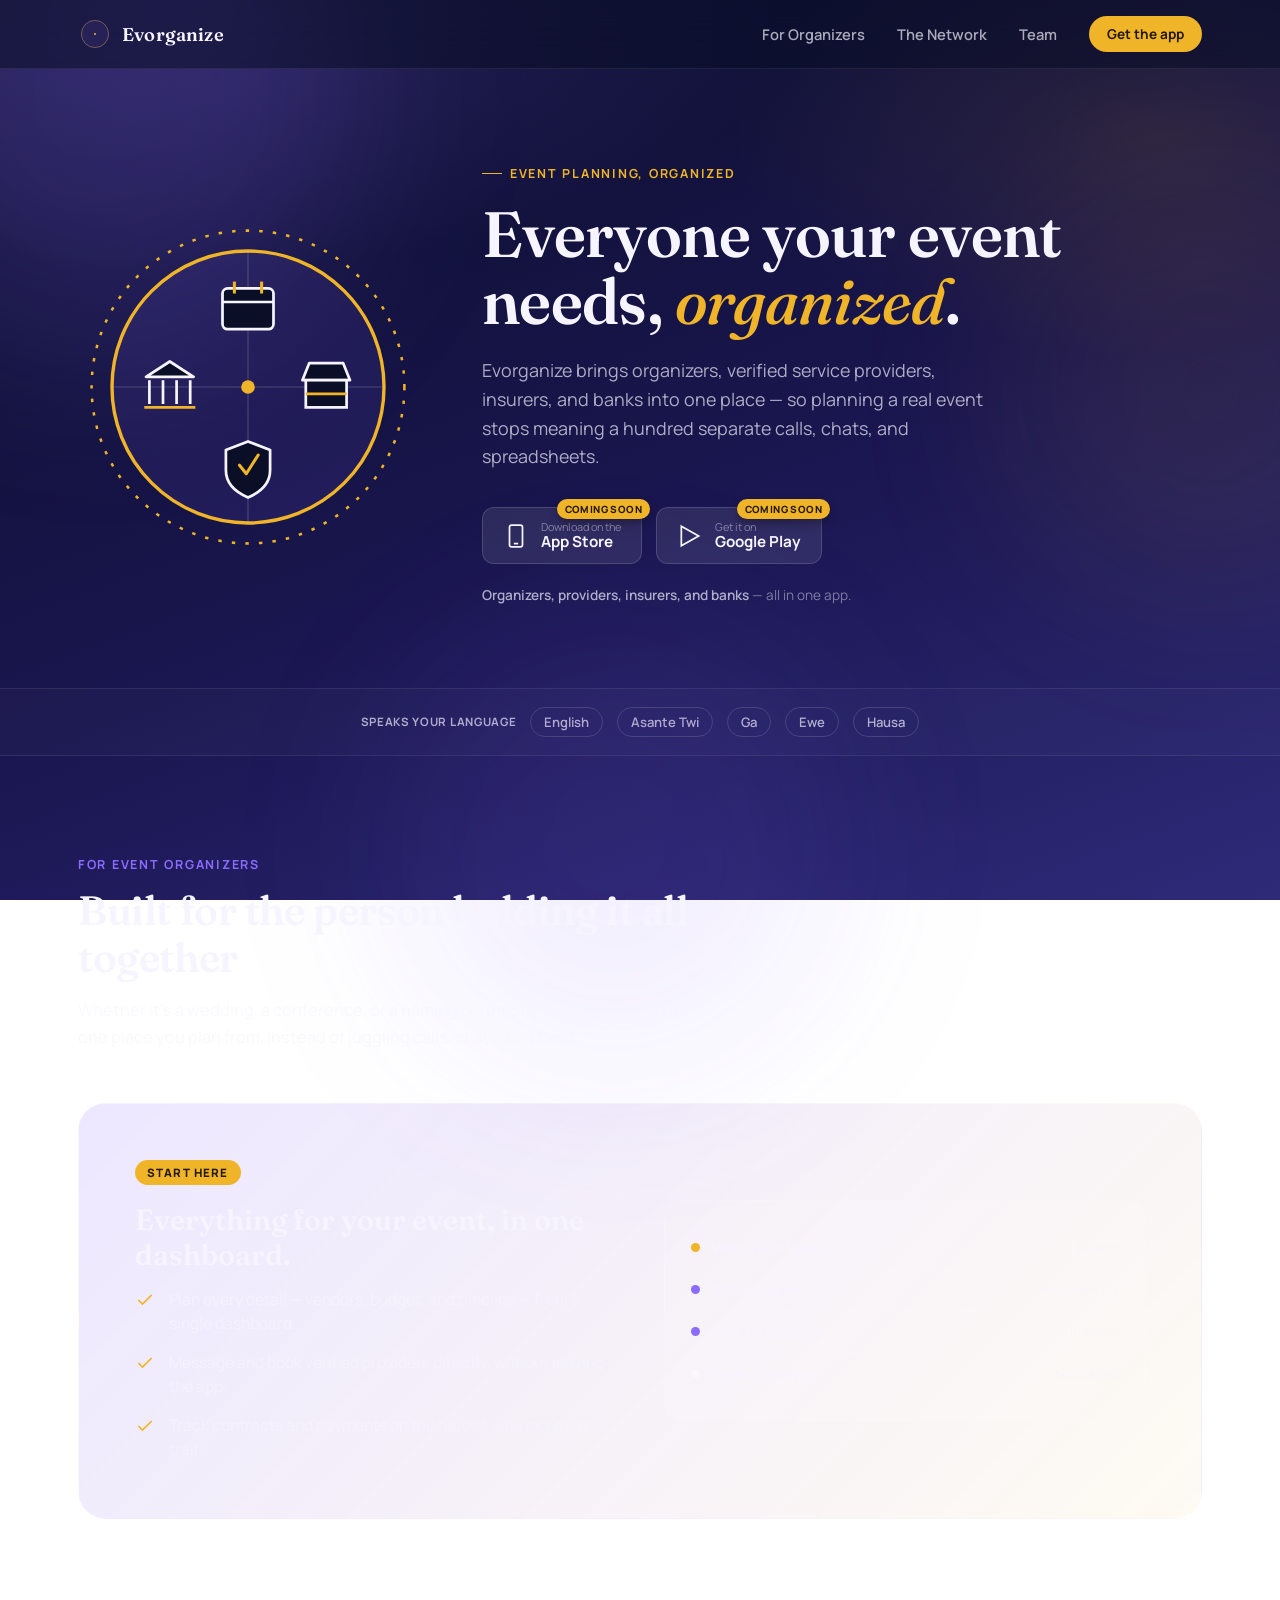
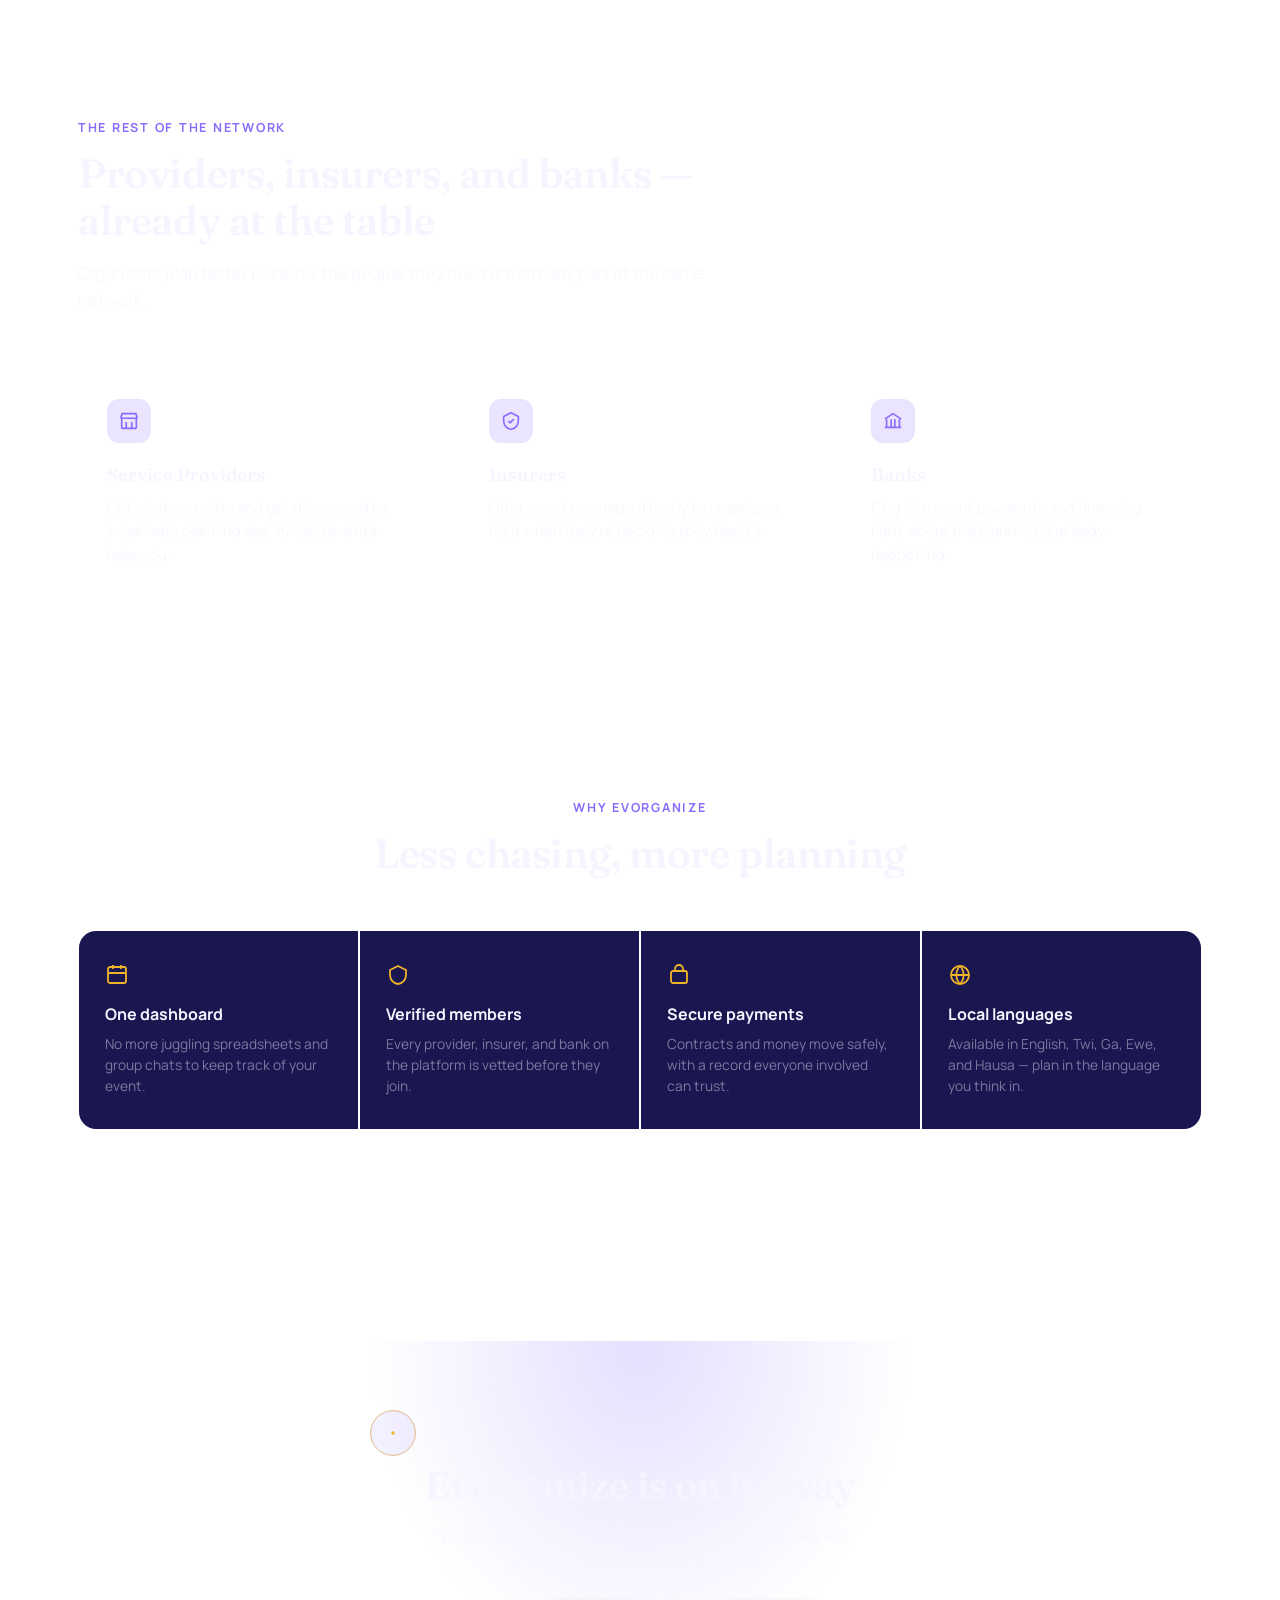
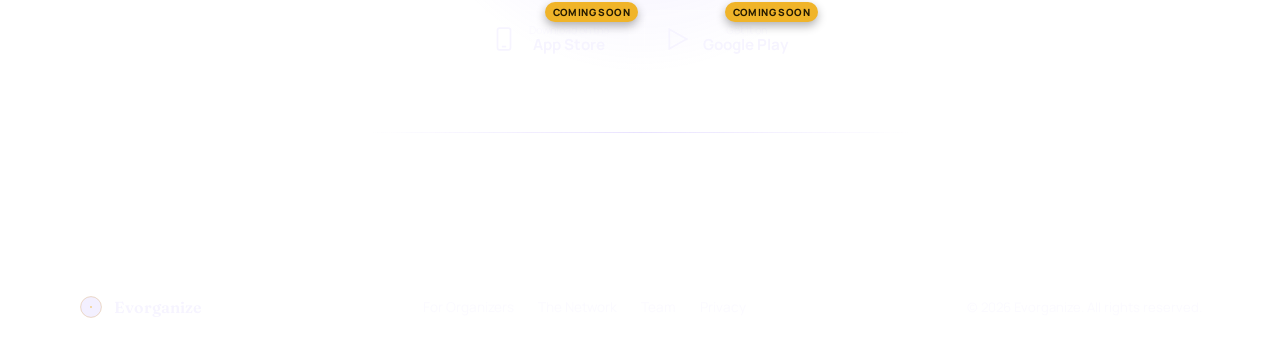
==== index.html @ 502f421b "Deploying to main from @ evorganizer/website-code@673ee02f85a3c4a12ac381767429aa15c32e0214 🚀" ====
<!DOCTYPE html><html lang="en"> <head><meta charset="UTF-8"><meta name="viewport" content="width=device-width, initial-scale=1.0"><title>Everyone your event needs, organized · Evorganize</title><meta name="description" content="Evorganize brings organizers, verified providers, insurers, and banks into one place to plan real events."><link rel="icon" type="image/svg+xml" href="/favicon.svg"><link rel="preconnect" href="https://fonts.googleapis.com"><link rel="preconnect" href="https://fonts.gstatic.com" crossorigin><link href="https://fonts.googleapis.com/css2?family=Fraunces:ital,opsz,wght@0,9..144,500;0,9..144,600;0,9..144,700;1,9..144,500&family=Manrope:wght@400;500;600;700;800&display=swap" rel="stylesheet"><link rel="stylesheet" href="/assets/index.BB5IYB44.css"><script type="module">const i=document.querySelectorAll(".reveal");if("IntersectionObserver"in window){const e=new IntersectionObserver(s=>{s.forEach(r=>{r.isIntersecting&&(r.target.classList.add("in-view"),e.unobserve(r.target))})},{threshold:.15});i.forEach(s=>e.observe(s))}else i.forEach(e=>e.classList.add("in-view"));
</script></head> <body> <div class="blob blob-a"></div> <div class="blob blob-b"></div> <div class="blob blob-c"></div> <nav> <div class="nav-inner"> <a href="/" class="brand"> <svg width="34" height="34" viewBox="0 0 200 200" fill="none" class="">  <circle cx="100" cy="100" r="80" fill="rgba(139,107,255,0.10)" stroke="#8b6bff" stroke-width="1"></circle> <circle cx="100" cy="100" r="80" fill="none" stroke="#f0b429" stroke-width="2"></circle>  <circle cx="100" cy="100" r="6" fill="#f0b429"></circle> </svg> <span class="brand-name">Evorganize</span> </a> <div class="nav-links"> <a href="/#organizers">For Organizers</a> <a href="/#network">The Network</a> <a href="/team">Team</a> <a href="/#download" class="nav-cta">Get the app</a> </div> </div> </nav> <main>  <section class="hero"> <div class="wrap hero-inner"> <svg width="360" height="360" viewBox="0 0 200 200" fill="none" class="seal-hero"> <g class="ring-slow"> <circle cx="100" cy="100" r="92" stroke="#f0b429" stroke-width="1.5" stroke-dasharray="2 6"></circle> </g> <circle cx="100" cy="100" r="80" fill="rgba(139,107,255,0.10)" stroke="#8b6bff" stroke-width="1"></circle> <circle cx="100" cy="100" r="80" fill="none" stroke="#f0b429" stroke-width="2"></circle>  <line x1="100" y1="20" x2="100" y2="180" stroke="rgba(255,255,255,0.12)" stroke-width="1"></line> <line x1="20" y1="100" x2="180" y2="100" stroke="rgba(255,255,255,0.12)" stroke-width="1"></line>  <g transform="translate(100,54)"> <rect x="-15" y="-12" width="30" height="24" rx="3" fill="#0a0e27" stroke="#f6f4ff" stroke-width="1.6"></rect> <line x1="-15" y1="-4" x2="15" y2="-4" stroke="#f6f4ff" stroke-width="1.6"></line> <line x1="-8" y1="-16" x2="-8" y2="-9" stroke="#f0b429" stroke-width="1.8"></line> <line x1="8" y1="-16" x2="8" y2="-9" stroke="#f0b429" stroke-width="1.8"></line> </g>  <g transform="translate(146,100)"> <path d="M-14,-4 L-10,-14 L10,-14 L14,-4 Z" fill="#0a0e27" stroke="#f6f4ff" stroke-width="1.6" stroke-linejoin="round"></path> <rect x="-12" y="-4" width="24" height="16" fill="#0a0e27" stroke="#f6f4ff" stroke-width="1.6"></rect> <line x1="-12" y1="4" x2="12" y2="4" stroke="#f0b429" stroke-width="1.6"></line> </g>  <g transform="translate(100,146)"> <path d="M0,-14 L13,-9 L13,3 C13,11 7,16 0,19 C-7,16 -13,11 -13,3 L-13,-9 Z" fill="#0a0e27" stroke="#f6f4ff" stroke-width="1.6" stroke-linejoin="round"></path> <path d="M-5,0 L-1,5 L6,-6" stroke="#f0b429" stroke-width="1.8" fill="none" stroke-linecap="round" stroke-linejoin="round"></path> </g>  <g transform="translate(54,100)"> <path d="M-14,-6 L0,-15 L14,-6 Z" fill="#0a0e27" stroke="#f6f4ff" stroke-width="1.6" stroke-linejoin="round"></path> <line x1="-12" y1="-4" x2="-12" y2="10" stroke="#f6f4ff" stroke-width="1.6"></line> <line x1="-4" y1="-4" x2="-4" y2="10" stroke="#f6f4ff" stroke-width="1.6"></line> <line x1="4" y1="-4" x2="4" y2="10" stroke="#f6f4ff" stroke-width="1.6"></line> <line x1="12" y1="-4" x2="12" y2="10" stroke="#f6f4ff" stroke-width="1.6"></line> <line x1="-15" y1="12" x2="15" y2="12" stroke="#f0b429" stroke-width="1.6"></line> </g>  <circle cx="100" cy="100" r="4" fill="#f0b429"></circle> </svg> <div class="hero-copy"> <div class="eyebrow">Event planning, organized</div> <h1 class="headline">Everyone your event needs, <em>organized</em>.</h1> <p class="hero-sub">
Evorganize brings organizers, verified service providers, insurers, and banks into
          one place — so planning a real event stops meaning a hundred separate calls, chats,
          and spreadsheets.
</p> <div class="hero-actions"> <a class="store-btn" href="#" aria-disabled="true" tabindex="-1"> <span class="soon-tag">Coming soon</span> <svg viewBox="0 0 24 24" fill="none" stroke="currentColor" stroke-width="1.6"><rect x="6" y="2" width="12" height="20" rx="2"></rect><line x1="10" y1="19" x2="14" y2="19"></line></svg> <span class="store-text"><span class="small">Download on the</span><span class="big">App Store</span></span> </a> <a class="store-btn" href="#" aria-disabled="true" tabindex="-1"> <span class="soon-tag">Coming soon</span> <svg viewBox="0 0 24 24" fill="none" stroke="currentColor" stroke-width="1.6"><path d="M4 3l16 9-16 9V3z"></path></svg> <span class="store-text"><span class="small">Get it on</span><span class="big">Google Play</span></span> </a> </div> <p class="hero-note"><strong>Organizers, providers, insurers, and banks</strong> — all in one app.</p> </div> </div> </section> <div class="lang-strip"> <div class="wrap"> <span class="tag">Speaks your language</span> <span class="lang-pill">English</span> <span class="lang-pill">Asante Twi</span> <span class="lang-pill">Ga</span> <span class="lang-pill">Ewe</span> <span class="lang-pill">Hausa</span> </div> </div> <section class="section-pad" id="organizers"> <div class="wrap"> <div class="section-head reveal"> <div class="section-kicker">For event organizers</div> <h2 class="section-title">Built for the person holding it all together</h2> <p class="section-desc">
Whether it's a wedding, a conference, or a naming ceremony — Evorganize is the
          one place you plan from, instead of juggling calls, chats, and cash.
</p> </div> <div class="organizer-panel reveal"> <div class="panel-copy"> <span class="role-badge">Start here</span> <h3>Everything for your event, in one dashboard.</h3> <ul class="feature-list"> <li> <svg viewBox="0 0 24 24" fill="none" stroke="currentColor" stroke-width="2"><path d="M20 6L9 17l-5-5"></path></svg>
Plan every detail — vendors, budget, and timeline — from a single dashboard.
</li> <li> <svg viewBox="0 0 24 24" fill="none" stroke="currentColor" stroke-width="2"><path d="M20 6L9 17l-5-5"></path></svg>
Message and book verified providers directly, without leaving the app.
</li> <li> <svg viewBox="0 0 24 24" fill="none" stroke="currentColor" stroke-width="2"><path d="M20 6L9 17l-5-5"></path></svg>
Track contracts and payments on the record — no more paper trail.
</li> </ul> </div> <div class="panel-visual"> <div class="mock-row"> <span class="mock-dot" style="background:#f0b429;"></span> <span class="mock-label">Venue &amp; catering</span> <span class="mock-status">Booked</span> </div> <div class="mock-row"> <span class="mock-dot" style="background:#8b6bff;"></span> <span class="mock-label">Photography</span> <span class="mock-status">Awaiting reply</span> </div> <div class="mock-row"> <span class="mock-dot" style="background:#8b6bff;"></span> <span class="mock-label">Event insurance</span> <span class="mock-status">In review</span> </div> <div class="mock-row"> <span class="mock-dot" style="background:rgba(255,255,255,0.3);"></span> <span class="mock-label">Guest transport</span> <span class="mock-status">Not started</span> </div> </div> </div> </div> </section> <section class="section-pad" id="network"> <div class="wrap"> <div class="section-head reveal"> <div class="section-kicker">The rest of the network</div> <h2 class="section-title">Providers, insurers, and banks — already at the table</h2> <p class="section-desc">
Organizers plan faster because the people they need are already part of the
          same network.
</p> </div> <div class="network-grid"> <div class="role-card reveal"> <div class="role-icon"> <svg viewBox="0 0 24 24" fill="none" stroke="currentColor" stroke-width="1.8"><path d="M3 9l1.5-5h15L21 9"></path><path d="M4 9h16v10a1 1 0 01-1 1H5a1 1 0 01-1-1V9z"></path><path d="M9 13v7M15 13v7"></path></svg> </div> <h4>Service Providers</h4> <p>List what you offer and get discovered by organizers planning real, funded events near you.</p> </div> <div class="role-card reveal"> <div class="role-icon"> <svg viewBox="0 0 24 24" fill="none" stroke="currentColor" stroke-width="1.8"><path d="M12 3l8 4v5c0 5-3.5 8.5-8 9-4.5-.5-8-4-8-9V7l8-4z"></path><path d="M9 12l2 2 4-4"></path></svg> </div> <h4>Insurers</h4> <p>Offer event coverage directly to organizers, right when they're deciding they need it.</p> </div> <div class="role-card reveal"> <div class="role-icon"> <svg viewBox="0 0 24 24" fill="none" stroke="currentColor" stroke-width="1.8"><path d="M3 10l9-6 9 6"></path><path d="M5 10v9M10 10v9M14 10v9M19 10v9"></path><path d="M3 19h18"></path></svg> </div> <h4>Banks</h4> <p>Plug into event payments and financing right where the planning is already happening.</p> </div> </div> </div> </section> <section class="section-pad" id="why"> <div class="wrap"> <div class="section-head center reveal"> <div class="section-kicker">Why Evorganize</div> <h2 class="section-title">Less chasing, more planning</h2> </div> <div class="why-grid reveal"> <div class="why-item"> <div class="why-icon"><svg viewBox="0 0 24 24" fill="none" stroke="currentColor" stroke-width="1.8"><rect x="3" y="4" width="18" height="16" rx="2"></rect><line x1="3" y1="10" x2="21" y2="10"></line><line x1="8" y1="2" x2="8" y2="6"></line><line x1="16" y1="2" x2="16" y2="6"></line></svg></div> <h5>One dashboard</h5> <p>No more juggling spreadsheets and group chats to keep track of your event.</p> </div> <div class="why-item"> <div class="why-icon"><svg viewBox="0 0 24 24" fill="none" stroke="currentColor" stroke-width="1.8"><path d="M12 3l8 4v5c0 5-3.5 8.5-8 9-4.5-.5-8-4-8-9V7l8-4z"></path></svg></div> <h5>Verified members</h5> <p>Every provider, insurer, and bank on the platform is vetted before they join.</p> </div> <div class="why-item"> <div class="why-icon"><svg viewBox="0 0 24 24" fill="none" stroke="currentColor" stroke-width="1.8"><rect x="4" y="8" width="16" height="12" rx="2"></rect><path d="M8 8V6a4 4 0 018 0v2"></path></svg></div> <h5>Secure payments</h5> <p>Contracts and money move safely, with a record everyone involved can trust.</p> </div> <div class="why-item"> <div class="why-icon"><svg viewBox="0 0 24 24" fill="none" stroke="currentColor" stroke-width="1.8"><circle cx="12" cy="12" r="9"></circle><path d="M3 12h18M12 3a13 13 0 010 18 13 13 0 010-18z"></path></svg></div> <h5>Local languages</h5> <p>Available in English, Twi, Ga, Ewe, and Hausa — plan in the language you think in.</p> </div> </div> </div> </section> <section class="download-section" id="download"> <div class="wrap"> <div class="download-panel reveal"> <svg width="56" height="56" viewBox="0 0 200 200" fill="none" class="">  <circle cx="100" cy="100" r="80" fill="rgba(139,107,255,0.10)" stroke="#8b6bff" stroke-width="1"></circle> <circle cx="100" cy="100" r="80" fill="none" stroke="#f0b429" stroke-width="2"></circle>  <circle cx="100" cy="100" r="6" fill="#f0b429"></circle> </svg> <h2>Evorganize is on its way</h2> <p class="section-desc">The app is in the final stretch. iOS and Android links will go live here the moment we launch.</p> <div class="hero-actions"> <a class="store-btn" href="#" aria-disabled="true" tabindex="-1"> <span class="soon-tag">Coming soon</span> <svg viewBox="0 0 24 24" fill="none" stroke="currentColor" stroke-width="1.6"><rect x="6" y="2" width="12" height="20" rx="2"></rect><line x1="10" y1="19" x2="14" y2="19"></line></svg> <span class="store-text"><span class="small">Download on the</span><span class="big">App Store</span></span> </a> <a class="store-btn" href="#" aria-disabled="true" tabindex="-1"> <span class="soon-tag">Coming soon</span> <svg viewBox="0 0 24 24" fill="none" stroke="currentColor" stroke-width="1.6"><path d="M4 3l16 9-16 9V3z"></path></svg> <span class="store-text"><span class="small">Get it on</span><span class="big">Google Play</span></span> </a> </div> </div> </div> </section>  </main> <footer> <div class="wrap footer-inner"> <div class="footer-brand"> <svg width="26" height="26" viewBox="0 0 200 200" fill="none" class="">  <circle cx="100" cy="100" r="80" fill="rgba(139,107,255,0.10)" stroke="#8b6bff" stroke-width="1"></circle> <circle cx="100" cy="100" r="80" fill="none" stroke="#f0b429" stroke-width="2"></circle>  <circle cx="100" cy="100" r="6" fill="#f0b429"></circle> </svg> <span>Evorganize</span> </div> <div class="footer-links"> <a href="/#organizers">For Organizers</a> <a href="/#network">The Network</a> <a href="/team">Team</a> <a href="/privacy">Privacy</a> </div> <p>&copy; 2026 Evorganize. All rights reserved.</p> </div> </footer>  </body> </html>
---- assets/index.BB5IYB44.css ----
:root{--bg-deep: #0a0e27;--bg-mid: #1a1650;--bg-violet: #2e2a78;--accent-violet: #8b6bff;--accent-violet-soft: rgba(139, 107, 255, .35);--accent-gold: #f0b429;--accent-gold-soft: rgba(240, 180, 41, .28);--text-primary: #f6f4ff;--text-muted: rgba(246, 244, 255, .68);--text-faint: rgba(246, 244, 255, .45);--glass-bg: rgba(255, 255, 255, .055);--glass-bg-strong: rgba(255, 255, 255, .09);--glass-border: rgba(255, 255, 255, .14);--radius-lg: 28px;--radius-md: 18px;--radius-sm: 12px;--display: "Fraunces", serif;--body: "Manrope", sans-serif}*{box-sizing:border-box}html{scroll-behavior:smooth}body{margin:0;font-family:var(--body);background:radial-gradient(ellipse 80% 50% at 15% 0%,rgba(139,107,255,.2),transparent 60%),radial-gradient(ellipse 60% 45% at 90% 15%,rgba(240,180,41,.1),transparent 55%),linear-gradient(160deg,var(--bg-deep) 0%,var(--bg-mid) 55%,var(--bg-violet) 100%);background-attachment:fixed;color:var(--text-primary);min-height:100vh;overflow-x:hidden;-webkit-font-smoothing:antialiased}a{color:inherit;text-decoration:none}img,svg{display:block;max-width:100%}section{position:relative}.wrap{max-width:1180px;margin:0 auto;padding:0 28px}::selection{background:var(--accent-gold-soft);color:var(--text-primary)}a:focus-visible,button:focus-visible{outline:2px solid var(--accent-gold);outline-offset:3px;border-radius:6px}.blob{position:fixed;border-radius:50%;filter:blur(90px);pointer-events:none;z-index:0;opacity:.55}.blob-a{width:520px;height:520px;top:-160px;left:-160px;background:var(--accent-violet-soft);animation:drift-a 26s ease-in-out infinite alternate}.blob-b{width:420px;height:420px;top:20%;right:-140px;background:#f0b42924;animation:drift-b 30s ease-in-out infinite alternate}.blob-c{width:460px;height:460px;bottom:-180px;left:30%;background:#8b6bff2e;animation:drift-a 22s ease-in-out infinite alternate-reverse}@keyframes drift-a{0%{transform:translate(0)}to{transform:translate(60px,40px)}}@keyframes drift-b{0%{transform:translate(0)}to{transform:translate(-50px,60px)}}@keyframes spin{to{transform:rotate(360deg)}}@media (prefers-reduced-motion: reduce){.blob{animation:none}*{animation-duration:1ms!important;transition-duration:.15s!important}}nav{position:sticky;top:0;z-index:50;background:#0a0e278c;backdrop-filter:blur(16px);-webkit-backdrop-filter:blur(16px);border-bottom:1px solid rgba(255,255,255,.08)}.nav-inner{display:flex;align-items:center;justify-content:space-between;padding:16px 28px;max-width:1180px;margin:0 auto}.brand{display:flex;align-items:center;gap:10px}.brand-name{font-family:var(--display);font-weight:600;font-size:1.15rem;letter-spacing:.01em}.nav-links{display:flex;gap:32px;align-items:center}.nav-links a:not(.nav-cta){font-size:.92rem;color:var(--text-muted);font-weight:600;transition:color .2s}.nav-links a:not(.nav-cta):hover{color:var(--text-primary)}.nav-cta{background:var(--accent-gold);color:#241a02;padding:9px 18px;border-radius:100px;font-weight:700;font-size:.85rem;transition:transform .2s,box-shadow .2s;white-space:nowrap}.nav-cta:hover{transform:translateY(-1px);box-shadow:0 8px 24px #f0b42959}@media (max-width: 760px){.nav-links a:not(.nav-cta){display:none}}.hero{padding:88px 0 70px}.hero-inner{display:grid;grid-template-columns:340px 1fr;gap:64px;align-items:center}.seal-hero{width:100%;max-width:360px;justify-self:center}.ring-slow{animation:spin 90s linear infinite;transform-origin:100px 100px}.eyebrow{display:inline-flex;align-items:center;gap:8px;font-size:.78rem;font-weight:700;letter-spacing:.14em;text-transform:uppercase;color:var(--accent-gold);margin-bottom:18px}.eyebrow:before{content:"";width:20px;height:1px;background:var(--accent-gold)}h1.headline{font-family:var(--display);font-weight:600;font-size:clamp(2.6rem,5vw,4.1rem);line-height:1.05;letter-spacing:-.01em;margin:0 0 22px}h1.headline em{font-style:italic;font-weight:500;color:var(--accent-gold)}.hero-sub{font-size:1.12rem;line-height:1.6;color:var(--text-muted);max-width:520px;margin:0 0 36px}.hero-actions{display:flex;flex-wrap:wrap;gap:14px;margin-bottom:22px}.hero-note{font-size:.85rem;color:var(--text-faint)}.hero-note strong{color:var(--text-muted);font-weight:600}@media (max-width: 880px){.hero-inner{grid-template-columns:1fr;text-align:center;gap:36px}.seal-hero{max-width:230px}.hero-sub{margin-left:auto;margin-right:auto}.hero-actions{justify-content:center}}.store-btn{display:inline-flex;align-items:center;gap:12px;padding:12px 20px;border-radius:var(--radius-sm);background:var(--glass-bg-strong);border:1px solid var(--glass-border);position:relative;cursor:default;transition:border-color .2s,background .2s}.store-btn:hover{border-color:#ffffff47;background:#ffffff1f}.store-btn svg{width:26px;height:26px;flex-shrink:0;color:var(--text-primary)}.store-btn .store-text{display:flex;flex-direction:column;line-height:1.2}.store-btn .store-text .small{font-size:.68rem;color:var(--text-faint)}.store-btn .store-text .big{font-size:.95rem;font-weight:700}.soon-tag{position:absolute;top:-9px;right:-9px;background:var(--accent-gold);color:#241a02;font-size:.62rem;font-weight:800;letter-spacing:.04em;text-transform:uppercase;padding:3px 8px;border-radius:100px;box-shadow:0 4px 10px #0000004d}.lang-strip{border-top:1px solid rgba(255,255,255,.08);border-bottom:1px solid rgba(255,255,255,.08);padding:18px 0;background:#ffffff05}.lang-strip .wrap{display:flex;align-items:center;justify-content:center;gap:14px;flex-wrap:wrap;font-size:.82rem;color:var(--text-faint)}.lang-strip .tag{color:var(--text-muted);font-weight:700;letter-spacing:.06em;text-transform:uppercase;font-size:.72rem}.lang-pill{padding:5px 13px;border-radius:100px;border:1px solid rgba(255,255,255,.14);color:var(--text-muted);font-weight:600}.section-pad{padding:100px 0}.section-head{max-width:640px;margin:0 0 52px}.section-head.center{margin-left:auto;margin-right:auto;text-align:center}.section-kicker{font-size:.78rem;font-weight:700;letter-spacing:.14em;text-transform:uppercase;color:var(--accent-violet);margin-bottom:14px}h2.section-title{font-family:var(--display);font-weight:600;font-size:clamp(1.9rem,3.2vw,2.6rem);line-height:1.15;margin:0 0 16px;letter-spacing:-.01em}.section-desc{color:var(--text-muted);font-size:1.02rem;line-height:1.65}.reveal{opacity:0;transform:translateY(26px);transition:opacity .7s ease,transform .7s ease}.reveal.in-view{opacity:1;transform:translateY(0)}.organizer-panel{background:linear-gradient(135deg,#8b6bff29,#f0b4290f);border:1px solid var(--glass-border);border-radius:var(--radius-lg);padding:56px;display:grid;grid-template-columns:1fr 1fr;gap:48px;align-items:center}.organizer-panel .role-badge{display:inline-block;font-size:.72rem;font-weight:800;letter-spacing:.1em;text-transform:uppercase;color:#241a02;background:var(--accent-gold);padding:5px 12px;border-radius:100px;margin-bottom:18px}.organizer-panel h3{font-family:var(--display);font-weight:600;font-size:1.8rem;margin:0 0 16px;line-height:1.2}.feature-list{list-style:none;margin:0;padding:0;display:flex;flex-direction:column;gap:16px}.feature-list li{display:flex;gap:14px;align-items:flex-start;color:var(--text-muted);font-size:.98rem;line-height:1.5}.feature-list svg{width:20px;height:20px;flex-shrink:0;margin-top:2px;color:var(--accent-gold)}.panel-visual{background:#ffffff0d;border:1px solid var(--glass-border);border-radius:var(--radius-md);padding:26px}.mock-row{display:flex;align-items:center;gap:12px;padding:11px 0;border-bottom:1px solid rgba(255,255,255,.08)}.mock-row:last-child{border-bottom:none}.mock-dot{width:9px;height:9px;border-radius:50%;flex-shrink:0}.mock-row .mock-label{font-size:.88rem;font-weight:600;flex:1}.mock-row .mock-status{font-size:.72rem;color:var(--text-faint);font-weight:600}@media (max-width: 840px){.organizer-panel{grid-template-columns:1fr;padding:34px 26px}}.network-grid{display:grid;grid-template-columns:repeat(3,1fr);gap:22px}.role-card{background:var(--glass-bg);border:1px solid var(--glass-border);border-radius:var(--radius-md);padding:32px 28px;transition:transform .25s ease,border-color .25s ease,background .25s ease}.role-card:hover{transform:translateY(-4px);border-color:#ffffff42;background:var(--glass-bg-strong)}.role-card .role-icon{width:44px;height:44px;display:flex;align-items:center;justify-content:center;border-radius:12px;background:#8b6bff2e;margin-bottom:20px}.role-card .role-icon svg{width:22px;height:22px;color:var(--accent-violet)}.role-card h4{font-family:var(--display);font-weight:600;font-size:1.15rem;margin:0 0 10px}.role-card p{color:var(--text-muted);font-size:.92rem;line-height:1.6;margin:0}@media (max-width: 820px){.network-grid{grid-template-columns:1fr}}.why-grid{display:grid;grid-template-columns:repeat(4,1fr);gap:2px;background:#ffffff1a;border-radius:var(--radius-md);overflow:hidden;border:1px solid var(--glass-border)}.why-item{background:var(--bg-mid);padding:32px 26px}.why-item .why-icon svg{width:24px;height:24px;color:var(--accent-gold);margin-bottom:16px}.why-item h5{font-size:1rem;margin:0 0 8px;font-weight:700}.why-item p{font-size:.86rem;color:var(--text-faint);line-height:1.55;margin:0}@media (max-width: 900px){.why-grid{grid-template-columns:repeat(2,1fr)}}@media (max-width: 520px){.why-grid{grid-template-columns:1fr}}.download-section{text-align:center;padding:110px 0 120px}.download-panel{max-width:640px;margin:0 auto;background:radial-gradient(ellipse at top,rgba(139,107,255,.22),transparent 60%),var(--glass-bg);border:1px solid var(--glass-border);border-radius:var(--radius-lg);padding:64px 44px}.download-panel h2{font-family:var(--display);font-weight:600;font-size:clamp(1.8rem,3.4vw,2.4rem);margin:0 0 14px}.download-panel .section-desc{max-width:420px;margin:0 auto 34px}.download-panel .hero-actions{justify-content:center;margin-bottom:0}.page-header{padding:72px 0 40px;text-align:center}.page-header .section-kicker{justify-content:center;display:flex}.page-header h1{font-family:var(--display);font-weight:600;font-size:clamp(2.2rem,4vw,3rem);margin:0 0 14px}.page-header p{color:var(--text-muted);max-width:560px;margin:0 auto;font-size:1.05rem;line-height:1.6}.team-grid{display:grid;grid-template-columns:repeat(2,1fr);gap:22px;padding-bottom:100px}.team-card{background:var(--glass-bg);border:1px solid var(--glass-border);border-radius:var(--radius-md);padding:30px;display:flex;gap:18px;align-items:flex-start}.team-avatar{width:56px;height:56px;border-radius:50%;flex-shrink:0;background:linear-gradient(135deg,var(--accent-violet),var(--accent-gold));display:flex;align-items:center;justify-content:center;font-family:var(--display);font-weight:600;font-size:1.2rem;color:var(--bg-deep)}.team-card h4{font-family:var(--display);font-weight:600;font-size:1.1rem;margin:0 0 4px}.team-card .team-role{color:var(--accent-gold);font-size:.8rem;font-weight:700;text-transform:uppercase;letter-spacing:.06em;margin-bottom:10px}.team-card .bio{color:var(--text-muted);font-size:.9rem;line-height:1.55}.team-card .bio p{margin:0}@media (max-width: 700px){.team-grid{grid-template-columns:1fr}}.legal{max-width:760px;margin:0 auto;padding-bottom:100px;color:var(--text-muted);font-size:.98rem;line-height:1.75}.legal h2{font-family:var(--display);font-weight:600;color:var(--text-primary);font-size:1.35rem;margin:40px 0 14px}.legal h2:first-child{margin-top:0}.legal p{margin:0 0 16px}.legal ul{margin:0 0 16px;padding-left:20px}.legal li{margin-bottom:8px}.legal .updated{color:var(--text-faint);font-size:.85rem;margin-bottom:40px}footer{border-top:1px solid rgba(255,255,255,.08);padding:40px 0}.footer-inner{display:flex;align-items:center;justify-content:space-between;flex-wrap:wrap;gap:18px}.footer-brand{display:flex;align-items:center;gap:10px}.footer-brand span{font-family:var(--display);font-weight:600;font-size:1rem}footer p{color:var(--text-faint);font-size:.82rem;margin:0}.footer-links{display:flex;gap:24px}.footer-links a{font-size:.85rem;color:var(--text-faint);transition:color .2s}.footer-links a:hover{color:var(--text-muted)}
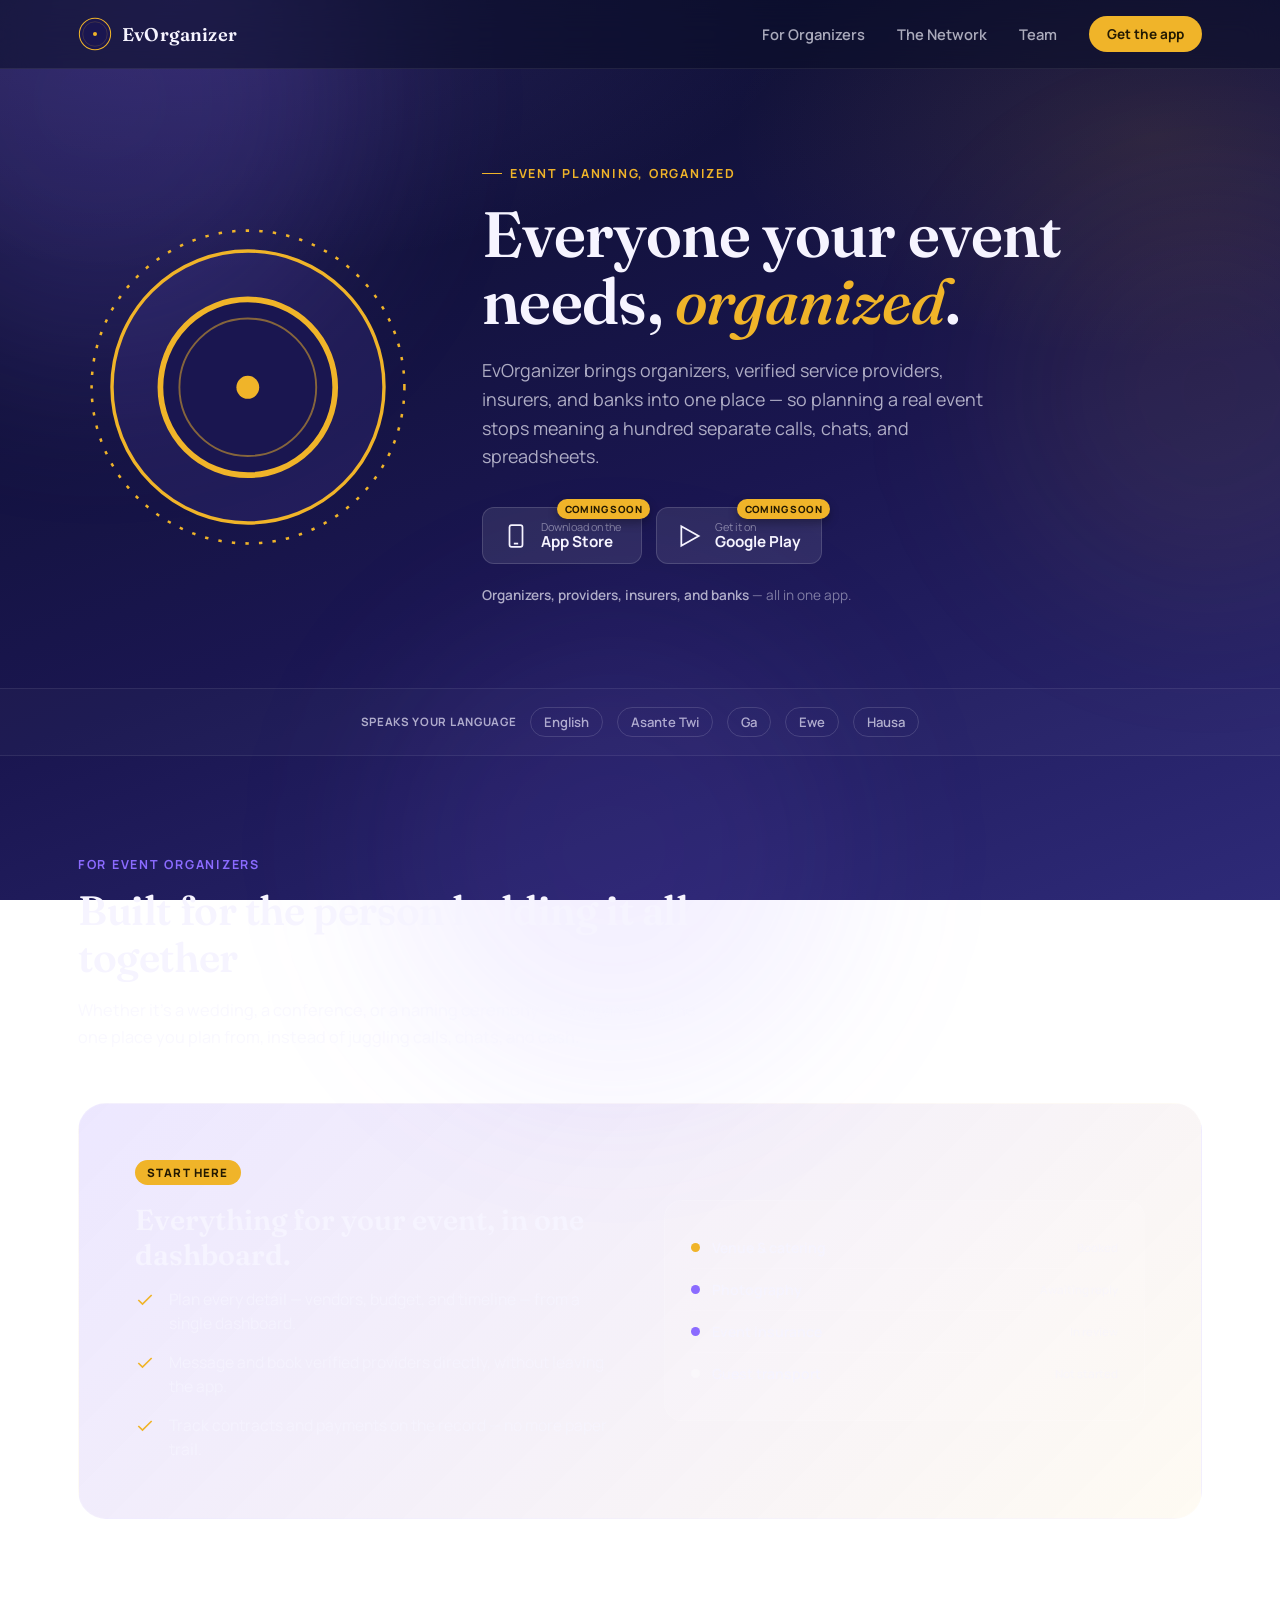
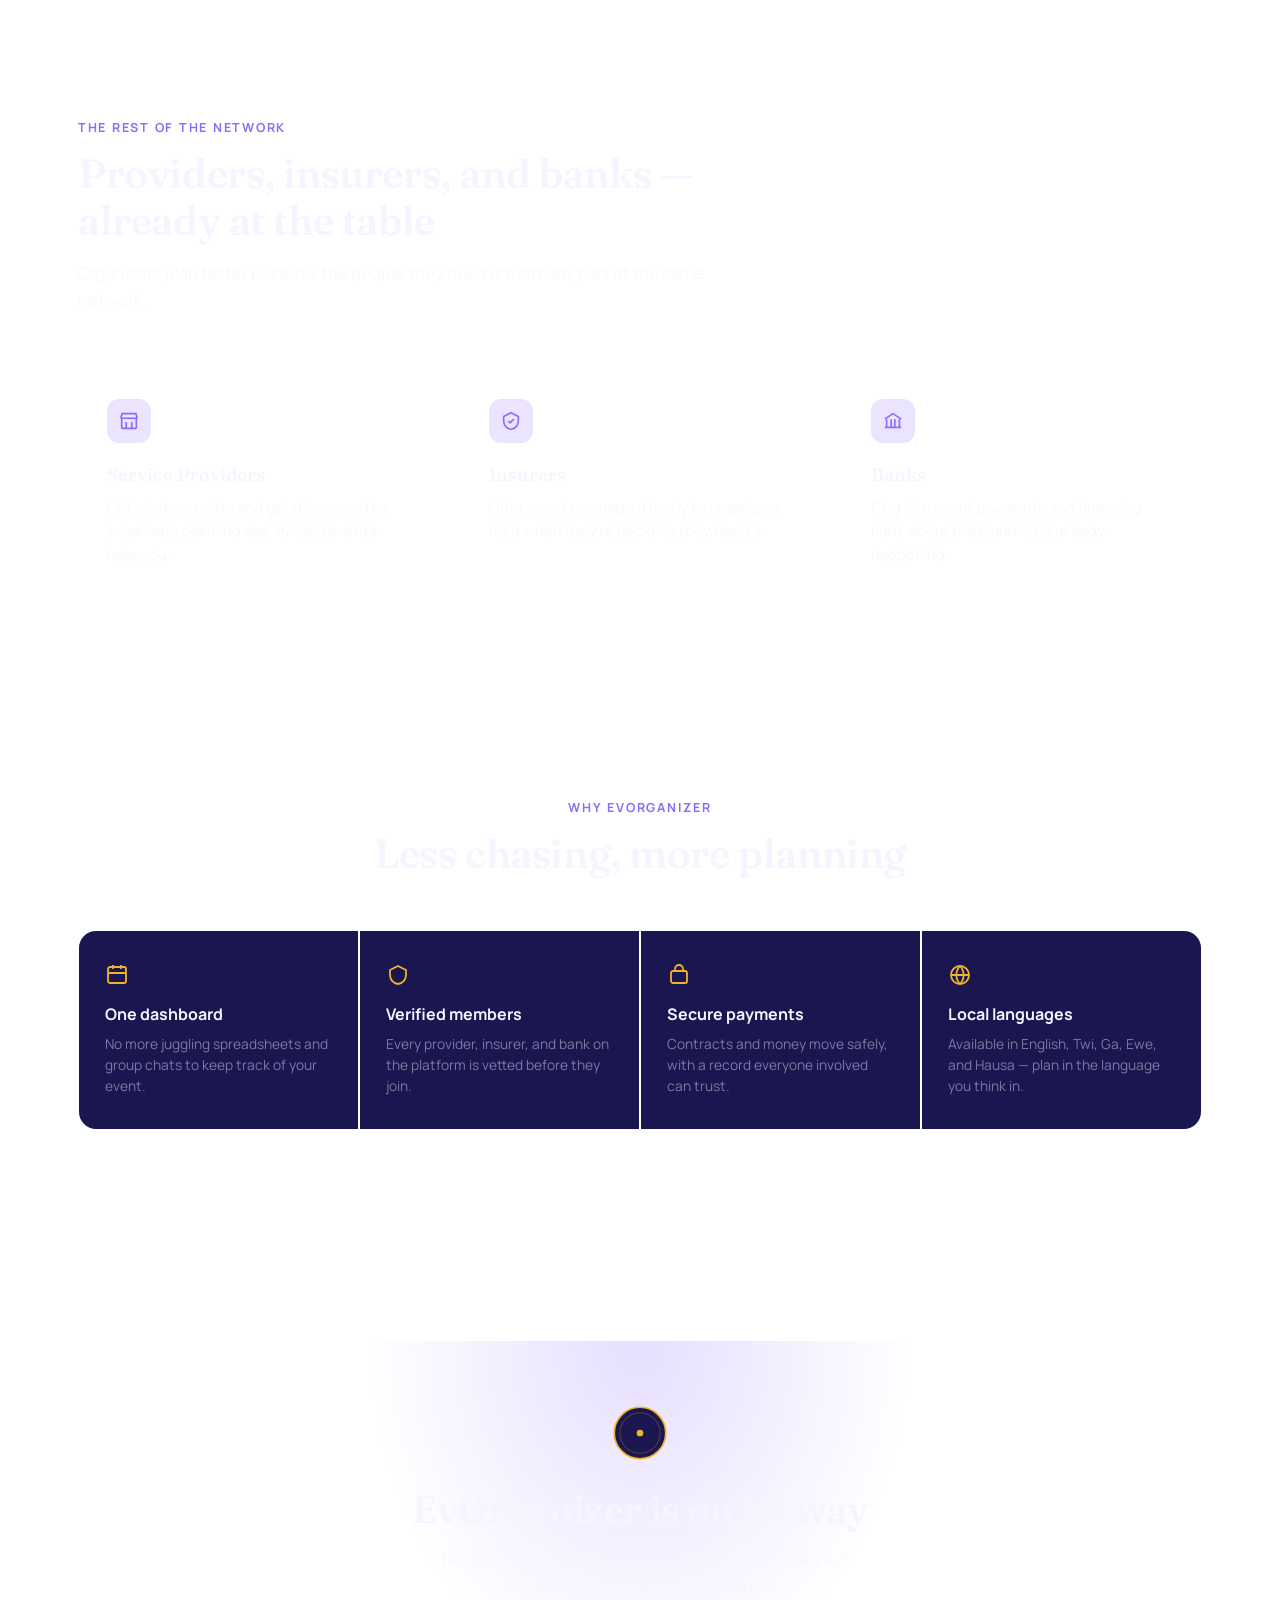
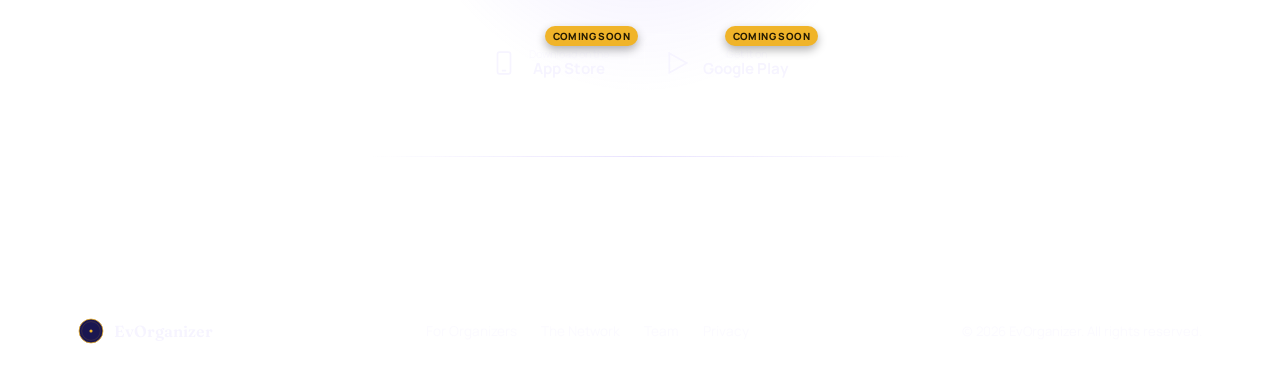
==== commit 589a3f80: "Deploying to main from @ evorganizer/website-code@860b70b02cce6c5d3ddd59c247cb2a2b484071a2 🚀" ====
--- a/index.html
+++ b/index.html
@@ -1,10 +1,10 @@
-<!DOCTYPE html><html lang="en"> <head><meta charset="UTF-8"><meta name="viewport" content="width=device-width, initial-scale=1.0"><title>Everyone your event needs, organized · Evorganize</title><meta name="description" content="Evorganize brings organizers, verified providers, insurers, and banks into one place to plan real events."><link rel="icon" type="image/svg+xml" href="/favicon.svg"><link rel="preconnect" href="https://fonts.googleapis.com"><link rel="preconnect" href="https://fonts.gstatic.com" crossorigin><link href="https://fonts.googleapis.com/css2?family=Fraunces:ital,opsz,wght@0,9..144,500;0,9..144,600;0,9..144,700;1,9..144,500&family=Manrope:wght@400;500;600;700;800&display=swap" rel="stylesheet"><link rel="stylesheet" href="/assets/index.BB5IYB44.css"><script type="module">const i=document.querySelectorAll(".reveal");if("IntersectionObserver"in window){const e=new IntersectionObserver(s=>{s.forEach(r=>{r.isIntersecting&&(r.target.classList.add("in-view"),e.unobserve(r.target))})},{threshold:.15});i.forEach(s=>e.observe(s))}else i.forEach(e=>e.classList.add("in-view"));
-</script></head> <body> <div class="blob blob-a"></div> <div class="blob blob-b"></div> <div class="blob blob-c"></div> <nav> <div class="nav-inner"> <a href="/" class="brand"> <svg width="34" height="34" viewBox="0 0 200 200" fill="none" class="">  <circle cx="100" cy="100" r="80" fill="rgba(139,107,255,0.10)" stroke="#8b6bff" stroke-width="1"></circle> <circle cx="100" cy="100" r="80" fill="none" stroke="#f0b429" stroke-width="2"></circle>  <circle cx="100" cy="100" r="6" fill="#f0b429"></circle> </svg> <span class="brand-name">Evorganize</span> </a> <div class="nav-links"> <a href="/#organizers">For Organizers</a> <a href="/#network">The Network</a> <a href="/team">Team</a> <a href="/#download" class="nav-cta">Get the app</a> </div> </div> </nav> <main>  <section class="hero"> <div class="wrap hero-inner"> <svg width="360" height="360" viewBox="0 0 200 200" fill="none" class="seal-hero"> <g class="ring-slow"> <circle cx="100" cy="100" r="92" stroke="#f0b429" stroke-width="1.5" stroke-dasharray="2 6"></circle> </g> <circle cx="100" cy="100" r="80" fill="rgba(139,107,255,0.10)" stroke="#8b6bff" stroke-width="1"></circle> <circle cx="100" cy="100" r="80" fill="none" stroke="#f0b429" stroke-width="2"></circle>  <line x1="100" y1="20" x2="100" y2="180" stroke="rgba(255,255,255,0.12)" stroke-width="1"></line> <line x1="20" y1="100" x2="180" y2="100" stroke="rgba(255,255,255,0.12)" stroke-width="1"></line>  <g transform="translate(100,54)"> <rect x="-15" y="-12" width="30" height="24" rx="3" fill="#0a0e27" stroke="#f6f4ff" stroke-width="1.6"></rect> <line x1="-15" y1="-4" x2="15" y2="-4" stroke="#f6f4ff" stroke-width="1.6"></line> <line x1="-8" y1="-16" x2="-8" y2="-9" stroke="#f0b429" stroke-width="1.8"></line> <line x1="8" y1="-16" x2="8" y2="-9" stroke="#f0b429" stroke-width="1.8"></line> </g>  <g transform="translate(146,100)"> <path d="M-14,-4 L-10,-14 L10,-14 L14,-4 Z" fill="#0a0e27" stroke="#f6f4ff" stroke-width="1.6" stroke-linejoin="round"></path> <rect x="-12" y="-4" width="24" height="16" fill="#0a0e27" stroke="#f6f4ff" stroke-width="1.6"></rect> <line x1="-12" y1="4" x2="12" y2="4" stroke="#f0b429" stroke-width="1.6"></line> </g>  <g transform="translate(100,146)"> <path d="M0,-14 L13,-9 L13,3 C13,11 7,16 0,19 C-7,16 -13,11 -13,3 L-13,-9 Z" fill="#0a0e27" stroke="#f6f4ff" stroke-width="1.6" stroke-linejoin="round"></path> <path d="M-5,0 L-1,5 L6,-6" stroke="#f0b429" stroke-width="1.8" fill="none" stroke-linecap="round" stroke-linejoin="round"></path> </g>  <g transform="translate(54,100)"> <path d="M-14,-6 L0,-15 L14,-6 Z" fill="#0a0e27" stroke="#f6f4ff" stroke-width="1.6" stroke-linejoin="round"></path> <line x1="-12" y1="-4" x2="-12" y2="10" stroke="#f6f4ff" stroke-width="1.6"></line> <line x1="-4" y1="-4" x2="-4" y2="10" stroke="#f6f4ff" stroke-width="1.6"></line> <line x1="4" y1="-4" x2="4" y2="10" stroke="#f6f4ff" stroke-width="1.6"></line> <line x1="12" y1="-4" x2="12" y2="10" stroke="#f6f4ff" stroke-width="1.6"></line> <line x1="-15" y1="12" x2="15" y2="12" stroke="#f0b429" stroke-width="1.6"></line> </g>  <circle cx="100" cy="100" r="4" fill="#f0b429"></circle> </svg> <div class="hero-copy"> <div class="eyebrow">Event planning, organized</div> <h1 class="headline">Everyone your event needs, <em>organized</em>.</h1> <p class="hero-sub">
-Evorganize brings organizers, verified service providers, insurers, and banks into
+<!DOCTYPE html><html lang="en"> <head><meta charset="UTF-8"><meta name="viewport" content="width=device-width, initial-scale=1.0"><title>Everyone your event needs, organized · EvOrganizer</title><meta name="description" content="EvOrganizer brings organizers, verified providers, insurers, and banks into one place to plan real events."><link rel="icon" type="image/svg+xml" href="/favicon.svg"><link rel="icon" type="image/png" sizes="32x32" href="/favicon-32.png"><link rel="apple-touch-icon" href="/apple-touch-icon.png"><meta property="og:type" content="website"><meta property="og:title" content="Everyone your event needs, organized · EvOrganizer"><meta property="og:description" content="EvOrganizer brings organizers, verified providers, insurers, and banks into one place to plan real events."><meta property="og:url" content="https://evorganizer.app/"><meta property="og:image" content="https://evorganizer.app/og-image.png"><meta property="og:image:width" content="1200"><meta property="og:image:height" content="630"><meta name="twitter:card" content="summary_large_image"><meta name="twitter:title" content="Everyone your event needs, organized · EvOrganizer"><meta name="twitter:description" content="EvOrganizer brings organizers, verified providers, insurers, and banks into one place to plan real events."><meta name="twitter:image" content="https://evorganizer.app/og-image.png"><link rel="preconnect" href="https://fonts.googleapis.com"><link rel="preconnect" href="https://fonts.gstatic.com" crossorigin><link href="https://fonts.googleapis.com/css2?family=Fraunces:ital,opsz,wght@0,9..144,500;0,9..144,600;0,9..144,700;1,9..144,500&family=Manrope:wght@400;500;600;700;800&display=swap" rel="stylesheet"><link rel="stylesheet" href="/assets/index.CHau3Bxk.css"><script type="module">const i=document.querySelectorAll(".reveal");if("IntersectionObserver"in window){const e=new IntersectionObserver(s=>{s.forEach(r=>{r.isIntersecting&&(r.target.classList.add("in-view"),e.unobserve(r.target))})},{threshold:.15});i.forEach(s=>e.observe(s))}else i.forEach(e=>e.classList.add("in-view"));
+</script></head> <body> <div class="blob blob-a"></div> <div class="blob blob-b"></div> <div class="blob blob-c"></div> <nav> <div class="nav-inner"> <a href="/" class="brand"> <img src="/favicon.svg" width="34" height="34" alt="EvOrganizer"> <span class="brand-name">EvOrganizer</span> </a> <div class="nav-links"> <a href="/#organizers">For Organizers</a> <a href="/#network">The Network</a> <a href="/team">Team</a> <a href="/#download" class="nav-cta">Get the app</a> </div> </div> </nav> <main>  <section class="hero"> <div class="wrap hero-inner"> <div class="seal-hero"><svg viewBox="0 0 200 200" fill="none" class="seal-ring"><g class="ring-slow"><circle cx="100" cy="100" r="92" stroke="#f0b429" stroke-width="1.5" stroke-dasharray="2 6"></circle></g><circle cx="100" cy="100" r="80" fill="rgba(139,107,255,0.10)" stroke="#8b6bff" stroke-width="1"></circle><circle cx="100" cy="100" r="80" fill="none" stroke="#f0b429" stroke-width="2"></circle></svg><img src="/favicon.svg" width="200" height="200" alt="EvOrganizer" class="seal-logo"></div> <div class="hero-copy"> <div class="eyebrow">Event planning, organized</div> <h1 class="headline">Everyone your event needs, <em>organized</em>.</h1> <p class="hero-sub">
+EvOrganizer brings organizers, verified service providers, insurers, and banks into
           one place — so planning a real event stops meaning a hundred separate calls, chats,
           and spreadsheets.
 </p> <div class="hero-actions"> <a class="store-btn" href="#" aria-disabled="true" tabindex="-1"> <span class="soon-tag">Coming soon</span> <svg viewBox="0 0 24 24" fill="none" stroke="currentColor" stroke-width="1.6"><rect x="6" y="2" width="12" height="20" rx="2"></rect><line x1="10" y1="19" x2="14" y2="19"></line></svg> <span class="store-text"><span class="small">Download on the</span><span class="big">App Store</span></span> </a> <a class="store-btn" href="#" aria-disabled="true" tabindex="-1"> <span class="soon-tag">Coming soon</span> <svg viewBox="0 0 24 24" fill="none" stroke="currentColor" stroke-width="1.6"><path d="M4 3l16 9-16 9V3z"></path></svg> <span class="store-text"><span class="small">Get it on</span><span class="big">Google Play</span></span> </a> </div> <p class="hero-note"><strong>Organizers, providers, insurers, and banks</strong> — all in one app.</p> </div> </div> </section> <div class="lang-strip"> <div class="wrap"> <span class="tag">Speaks your language</span> <span class="lang-pill">English</span> <span class="lang-pill">Asante Twi</span> <span class="lang-pill">Ga</span> <span class="lang-pill">Ewe</span> <span class="lang-pill">Hausa</span> </div> </div> <section class="section-pad" id="organizers"> <div class="wrap"> <div class="section-head reveal"> <div class="section-kicker">For event organizers</div> <h2 class="section-title">Built for the person holding it all together</h2> <p class="section-desc">
-Whether it's a wedding, a conference, or a naming ceremony — Evorganize is the
+Whether it's a wedding, a conference, or a naming ceremony — EvOrganizer is the
           one place you plan from, instead of juggling calls, chats, and cash.
 </p> </div> <div class="organizer-panel reveal"> <div class="panel-copy"> <span class="role-badge">Start here</span> <h3>Everything for your event, in one dashboard.</h3> <ul class="feature-list"> <li> <svg viewBox="0 0 24 24" fill="none" stroke="currentColor" stroke-width="2"><path d="M20 6L9 17l-5-5"></path></svg>
 Plan every detail — vendors, budget, and timeline — from a single dashboard.
@@ -15,4 +15,4 @@
 </li> </ul> </div> <div class="panel-visual"> <div class="mock-row"> <span class="mock-dot" style="background:#f0b429;"></span> <span class="mock-label">Venue &amp; catering</span> <span class="mock-status">Booked</span> </div> <div class="mock-row"> <span class="mock-dot" style="background:#8b6bff;"></span> <span class="mock-label">Photography</span> <span class="mock-status">Awaiting reply</span> </div> <div class="mock-row"> <span class="mock-dot" style="background:#8b6bff;"></span> <span class="mock-label">Event insurance</span> <span class="mock-status">In review</span> </div> <div class="mock-row"> <span class="mock-dot" style="background:rgba(255,255,255,0.3);"></span> <span class="mock-label">Guest transport</span> <span class="mock-status">Not started</span> </div> </div> </div> </div> </section> <section class="section-pad" id="network"> <div class="wrap"> <div class="section-head reveal"> <div class="section-kicker">The rest of the network</div> <h2 class="section-title">Providers, insurers, and banks — already at the table</h2> <p class="section-desc">
 Organizers plan faster because the people they need are already part of the
           same network.
-</p> </div> <div class="network-grid"> <div class="role-card reveal"> <div class="role-icon"> <svg viewBox="0 0 24 24" fill="none" stroke="currentColor" stroke-width="1.8"><path d="M3 9l1.5-5h15L21 9"></path><path d="M4 9h16v10a1 1 0 01-1 1H5a1 1 0 01-1-1V9z"></path><path d="M9 13v7M15 13v7"></path></svg> </div> <h4>Service Providers</h4> <p>List what you offer and get discovered by organizers planning real, funded events near you.</p> </div> <div class="role-card reveal"> <div class="role-icon"> <svg viewBox="0 0 24 24" fill="none" stroke="currentColor" stroke-width="1.8"><path d="M12 3l8 4v5c0 5-3.5 8.5-8 9-4.5-.5-8-4-8-9V7l8-4z"></path><path d="M9 12l2 2 4-4"></path></svg> </div> <h4>Insurers</h4> <p>Offer event coverage directly to organizers, right when they're deciding they need it.</p> </div> <div class="role-card reveal"> <div class="role-icon"> <svg viewBox="0 0 24 24" fill="none" stroke="currentColor" stroke-width="1.8"><path d="M3 10l9-6 9 6"></path><path d="M5 10v9M10 10v9M14 10v9M19 10v9"></path><path d="M3 19h18"></path></svg> </div> <h4>Banks</h4> <p>Plug into event payments and financing right where the planning is already happening.</p> </div> </div> </div> </section> <section class="section-pad" id="why"> <div class="wrap"> <div class="section-head center reveal"> <div class="section-kicker">Why Evorganize</div> <h2 class="section-title">Less chasing, more planning</h2> </div> <div class="why-grid reveal"> <div class="why-item"> <div class="why-icon"><svg viewBox="0 0 24 24" fill="none" stroke="currentColor" stroke-width="1.8"><rect x="3" y="4" width="18" height="16" rx="2"></rect><line x1="3" y1="10" x2="21" y2="10"></line><line x1="8" y1="2" x2="8" y2="6"></line><line x1="16" y1="2" x2="16" y2="6"></line></svg></div> <h5>One dashboard</h5> <p>No more juggling spreadsheets and group chats to keep track of your event.</p> </div> <div class="why-item"> <div class="why-icon"><svg viewBox="0 0 24 24" fill="none" stroke="currentColor" stroke-width="1.8"><path d="M12 3l8 4v5c0 5-3.5 8.5-8 9-4.5-.5-8-4-8-9V7l8-4z"></path></svg></div> <h5>Verified members</h5> <p>Every provider, insurer, and bank on the platform is vetted before they join.</p> </div> <div class="why-item"> <div class="why-icon"><svg viewBox="0 0 24 24" fill="none" stroke="currentColor" stroke-width="1.8"><rect x="4" y="8" width="16" height="12" rx="2"></rect><path d="M8 8V6a4 4 0 018 0v2"></path></svg></div> <h5>Secure payments</h5> <p>Contracts and money move safely, with a record everyone involved can trust.</p> </div> <div class="why-item"> <div class="why-icon"><svg viewBox="0 0 24 24" fill="none" stroke="currentColor" stroke-width="1.8"><circle cx="12" cy="12" r="9"></circle><path d="M3 12h18M12 3a13 13 0 010 18 13 13 0 010-18z"></path></svg></div> <h5>Local languages</h5> <p>Available in English, Twi, Ga, Ewe, and Hausa — plan in the language you think in.</p> </div> </div> </div> </section> <section class="download-section" id="download"> <div class="wrap"> <div class="download-panel reveal"> <svg width="56" height="56" viewBox="0 0 200 200" fill="none" class="">  <circle cx="100" cy="100" r="80" fill="rgba(139,107,255,0.10)" stroke="#8b6bff" stroke-width="1"></circle> <circle cx="100" cy="100" r="80" fill="none" stroke="#f0b429" stroke-width="2"></circle>  <circle cx="100" cy="100" r="6" fill="#f0b429"></circle> </svg> <h2>Evorganize is on its way</h2> <p class="section-desc">The app is in the final stretch. iOS and Android links will go live here the moment we launch.</p> <div class="hero-actions"> <a class="store-btn" href="#" aria-disabled="true" tabindex="-1"> <span class="soon-tag">Coming soon</span> <svg viewBox="0 0 24 24" fill="none" stroke="currentColor" stroke-width="1.6"><rect x="6" y="2" width="12" height="20" rx="2"></rect><line x1="10" y1="19" x2="14" y2="19"></line></svg> <span class="store-text"><span class="small">Download on the</span><span class="big">App Store</span></span> </a> <a class="store-btn" href="#" aria-disabled="true" tabindex="-1"> <span class="soon-tag">Coming soon</span> <svg viewBox="0 0 24 24" fill="none" stroke="currentColor" stroke-width="1.6"><path d="M4 3l16 9-16 9V3z"></path></svg> <span class="store-text"><span class="small">Get it on</span><span class="big">Google Play</span></span> </a> </div> </div> </div> </section>  </main> <footer> <div class="wrap footer-inner"> <div class="footer-brand"> <svg width="26" height="26" viewBox="0 0 200 200" fill="none" class="">  <circle cx="100" cy="100" r="80" fill="rgba(139,107,255,0.10)" stroke="#8b6bff" stroke-width="1"></circle> <circle cx="100" cy="100" r="80" fill="none" stroke="#f0b429" stroke-width="2"></circle>  <circle cx="100" cy="100" r="6" fill="#f0b429"></circle> </svg> <span>Evorganize</span> </div> <div class="footer-links"> <a href="/#organizers">For Organizers</a> <a href="/#network">The Network</a> <a href="/team">Team</a> <a href="/privacy">Privacy</a> </div> <p>&copy; 2026 Evorganize. All rights reserved.</p> </div> </footer>  </body> </html>+</p> </div> <div class="network-grid"> <div class="role-card reveal"> <div class="role-icon"> <svg viewBox="0 0 24 24" fill="none" stroke="currentColor" stroke-width="1.8"><path d="M3 9l1.5-5h15L21 9"></path><path d="M4 9h16v10a1 1 0 01-1 1H5a1 1 0 01-1-1V9z"></path><path d="M9 13v7M15 13v7"></path></svg> </div> <h4>Service Providers</h4> <p>List what you offer and get discovered by organizers planning real, funded events near you.</p> </div> <div class="role-card reveal"> <div class="role-icon"> <svg viewBox="0 0 24 24" fill="none" stroke="currentColor" stroke-width="1.8"><path d="M12 3l8 4v5c0 5-3.5 8.5-8 9-4.5-.5-8-4-8-9V7l8-4z"></path><path d="M9 12l2 2 4-4"></path></svg> </div> <h4>Insurers</h4> <p>Offer event coverage directly to organizers, right when they're deciding they need it.</p> </div> <div class="role-card reveal"> <div class="role-icon"> <svg viewBox="0 0 24 24" fill="none" stroke="currentColor" stroke-width="1.8"><path d="M3 10l9-6 9 6"></path><path d="M5 10v9M10 10v9M14 10v9M19 10v9"></path><path d="M3 19h18"></path></svg> </div> <h4>Banks</h4> <p>Plug into event payments and financing right where the planning is already happening.</p> </div> </div> </div> </section> <section class="section-pad" id="why"> <div class="wrap"> <div class="section-head center reveal"> <div class="section-kicker">Why EvOrganizer</div> <h2 class="section-title">Less chasing, more planning</h2> </div> <div class="why-grid reveal"> <div class="why-item"> <div class="why-icon"><svg viewBox="0 0 24 24" fill="none" stroke="currentColor" stroke-width="1.8"><rect x="3" y="4" width="18" height="16" rx="2"></rect><line x1="3" y1="10" x2="21" y2="10"></line><line x1="8" y1="2" x2="8" y2="6"></line><line x1="16" y1="2" x2="16" y2="6"></line></svg></div> <h5>One dashboard</h5> <p>No more juggling spreadsheets and group chats to keep track of your event.</p> </div> <div class="why-item"> <div class="why-icon"><svg viewBox="0 0 24 24" fill="none" stroke="currentColor" stroke-width="1.8"><path d="M12 3l8 4v5c0 5-3.5 8.5-8 9-4.5-.5-8-4-8-9V7l8-4z"></path></svg></div> <h5>Verified members</h5> <p>Every provider, insurer, and bank on the platform is vetted before they join.</p> </div> <div class="why-item"> <div class="why-icon"><svg viewBox="0 0 24 24" fill="none" stroke="currentColor" stroke-width="1.8"><rect x="4" y="8" width="16" height="12" rx="2"></rect><path d="M8 8V6a4 4 0 018 0v2"></path></svg></div> <h5>Secure payments</h5> <p>Contracts and money move safely, with a record everyone involved can trust.</p> </div> <div class="why-item"> <div class="why-icon"><svg viewBox="0 0 24 24" fill="none" stroke="currentColor" stroke-width="1.8"><circle cx="12" cy="12" r="9"></circle><path d="M3 12h18M12 3a13 13 0 010 18 13 13 0 010-18z"></path></svg></div> <h5>Local languages</h5> <p>Available in English, Twi, Ga, Ewe, and Hausa — plan in the language you think in.</p> </div> </div> </div> </section> <section class="download-section" id="download"> <div class="wrap"> <div class="download-panel reveal"> <img src="/favicon.svg" width="56" height="56" alt="EvOrganizer"> <h2>EvOrganizer is on its way</h2> <p class="section-desc">The app is in the final stretch. iOS and Android links will go live here the moment we launch.</p> <div class="hero-actions"> <a class="store-btn" href="#" aria-disabled="true" tabindex="-1"> <span class="soon-tag">Coming soon</span> <svg viewBox="0 0 24 24" fill="none" stroke="currentColor" stroke-width="1.6"><rect x="6" y="2" width="12" height="20" rx="2"></rect><line x1="10" y1="19" x2="14" y2="19"></line></svg> <span class="store-text"><span class="small">Download on the</span><span class="big">App Store</span></span> </a> <a class="store-btn" href="#" aria-disabled="true" tabindex="-1"> <span class="soon-tag">Coming soon</span> <svg viewBox="0 0 24 24" fill="none" stroke="currentColor" stroke-width="1.6"><path d="M4 3l16 9-16 9V3z"></path></svg> <span class="store-text"><span class="small">Get it on</span><span class="big">Google Play</span></span> </a> </div> </div> </div> </section>  </main> <footer> <div class="wrap footer-inner"> <div class="footer-brand"> <img src="/favicon.svg" width="26" height="26" alt="EvOrganizer"> <span>EvOrganizer</span> </div> <div class="footer-links"> <a href="/#organizers">For Organizers</a> <a href="/#network">The Network</a> <a href="/team">Team</a> <a href="/privacy">Privacy</a> </div> <p>&copy; 2026 EvOrganizer. All rights reserved.</p> </div> </footer>  </body> </html>
--- a/assets/index.CHau3Bxk.css
+++ b/assets/index.CHau3Bxk.css
@@ -0,0 +1 @@
+:root{--bg-deep: #0a0e27;--bg-mid: #1a1650;--bg-violet: #2e2a78;--accent-violet: #8b6bff;--accent-violet-soft: rgba(139, 107, 255, .35);--accent-gold: #f0b429;--accent-gold-soft: rgba(240, 180, 41, .28);--text-primary: #f6f4ff;--text-muted: rgba(246, 244, 255, .68);--text-faint: rgba(246, 244, 255, .45);--glass-bg: rgba(255, 255, 255, .055);--glass-bg-strong: rgba(255, 255, 255, .09);--glass-border: rgba(255, 255, 255, .14);--radius-lg: 28px;--radius-md: 18px;--radius-sm: 12px;--display: "Fraunces", serif;--body: "Manrope", sans-serif}*{box-sizing:border-box}html{scroll-behavior:smooth}body{margin:0;font-family:var(--body);background:radial-gradient(ellipse 80% 50% at 15% 0%,rgba(139,107,255,.2),transparent 60%),radial-gradient(ellipse 60% 45% at 90% 15%,rgba(240,180,41,.1),transparent 55%),linear-gradient(160deg,var(--bg-deep) 0%,var(--bg-mid) 55%,var(--bg-violet) 100%);background-attachment:fixed;color:var(--text-primary);min-height:100vh;overflow-x:hidden;-webkit-font-smoothing:antialiased}a{color:inherit;text-decoration:none}img,svg{display:block;max-width:100%}section{position:relative}.wrap{max-width:1180px;margin:0 auto;padding:0 28px}::selection{background:var(--accent-gold-soft);color:var(--text-primary)}a:focus-visible,button:focus-visible{outline:2px solid var(--accent-gold);outline-offset:3px;border-radius:6px}.blob{position:fixed;border-radius:50%;filter:blur(90px);pointer-events:none;z-index:0;opacity:.55}.blob-a{width:520px;height:520px;top:-160px;left:-160px;background:var(--accent-violet-soft);animation:drift-a 26s ease-in-out infinite alternate}.blob-b{width:420px;height:420px;top:20%;right:-140px;background:#f0b42924;animation:drift-b 30s ease-in-out infinite alternate}.blob-c{width:460px;height:460px;bottom:-180px;left:30%;background:#8b6bff2e;animation:drift-a 22s ease-in-out infinite alternate-reverse}@keyframes drift-a{0%{transform:translate(0)}to{transform:translate(60px,40px)}}@keyframes drift-b{0%{transform:translate(0)}to{transform:translate(-50px,60px)}}@keyframes spin{to{transform:rotate(360deg)}}@media (prefers-reduced-motion: reduce){.blob{animation:none}*{animation-duration:1ms!important;transition-duration:.15s!important}}nav{position:sticky;top:0;z-index:50;background:#0a0e278c;backdrop-filter:blur(16px);-webkit-backdrop-filter:blur(16px);border-bottom:1px solid rgba(255,255,255,.08)}.nav-inner{display:flex;align-items:center;justify-content:space-between;padding:16px 28px;max-width:1180px;margin:0 auto}.brand{display:flex;align-items:center;gap:10px}.brand-name{font-family:var(--display);font-weight:600;font-size:1.15rem;letter-spacing:.01em}.nav-links{display:flex;gap:32px;align-items:center}.nav-links a:not(.nav-cta){font-size:.92rem;color:var(--text-muted);font-weight:600;transition:color .2s}.nav-links a:not(.nav-cta):hover{color:var(--text-primary)}.nav-cta{background:var(--accent-gold);color:#241a02;padding:9px 18px;border-radius:100px;font-weight:700;font-size:.85rem;transition:transform .2s,box-shadow .2s;white-space:nowrap}.nav-cta:hover{transform:translateY(-1px);box-shadow:0 8px 24px #f0b42959}@media (max-width: 760px){.nav-links a:not(.nav-cta){display:none}}.hero{padding:88px 0 70px}.hero-inner{display:grid;grid-template-columns:340px 1fr;gap:64px;align-items:center}.seal-hero{position:relative;width:100%;max-width:360px;aspect-ratio:1 / 1;justify-self:center}.seal-ring{position:absolute;inset:0;width:100%;height:100%}.seal-logo{position:absolute;top:50%;left:50%;transform:translate(-50%,-50%);width:56%;height:56%;object-fit:contain}.ring-slow{animation:spin 90s linear infinite;transform-origin:100px 100px}.eyebrow{display:inline-flex;align-items:center;gap:8px;font-size:.78rem;font-weight:700;letter-spacing:.14em;text-transform:uppercase;color:var(--accent-gold);margin-bottom:18px}.eyebrow:before{content:"";width:20px;height:1px;background:var(--accent-gold)}h1.headline{font-family:var(--display);font-weight:600;font-size:clamp(2.6rem,5vw,4.1rem);line-height:1.05;letter-spacing:-.01em;margin:0 0 22px}h1.headline em{font-style:italic;font-weight:500;color:var(--accent-gold)}.hero-sub{font-size:1.12rem;line-height:1.6;color:var(--text-muted);max-width:520px;margin:0 0 36px}.hero-actions{display:flex;flex-wrap:wrap;gap:14px;margin-bottom:22px}.hero-note{font-size:.85rem;color:var(--text-faint)}.hero-note strong{color:var(--text-muted);font-weight:600}@media (max-width: 880px){.hero-inner{grid-template-columns:1fr;text-align:center;gap:36px}.seal-hero{max-width:230px}.hero-sub{margin-left:auto;margin-right:auto}.hero-actions{justify-content:center}}.store-btn{display:inline-flex;align-items:center;gap:12px;padding:12px 20px;border-radius:var(--radius-sm);background:var(--glass-bg-strong);border:1px solid var(--glass-border);position:relative;cursor:default;transition:border-color .2s,background .2s}.store-btn:hover{border-color:#ffffff47;background:#ffffff1f}.store-btn svg{width:26px;height:26px;flex-shrink:0;color:var(--text-primary)}.store-btn .store-text{display:flex;flex-direction:column;line-height:1.2}.store-btn .store-text .small{font-size:.68rem;color:var(--text-faint)}.store-btn .store-text .big{font-size:.95rem;font-weight:700}.soon-tag{position:absolute;top:-9px;right:-9px;background:var(--accent-gold);color:#241a02;font-size:.62rem;font-weight:800;letter-spacing:.04em;text-transform:uppercase;padding:3px 8px;border-radius:100px;box-shadow:0 4px 10px #0000004d}.lang-strip{border-top:1px solid rgba(255,255,255,.08);border-bottom:1px solid rgba(255,255,255,.08);padding:18px 0;background:#ffffff05}.lang-strip .wrap{display:flex;align-items:center;justify-content:center;gap:14px;flex-wrap:wrap;font-size:.82rem;color:var(--text-faint)}.lang-strip .tag{color:var(--text-muted);font-weight:700;letter-spacing:.06em;text-transform:uppercase;font-size:.72rem}.lang-pill{padding:5px 13px;border-radius:100px;border:1px solid rgba(255,255,255,.14);color:var(--text-muted);font-weight:600}.section-pad{padding:100px 0}.section-head{max-width:640px;margin:0 0 52px}.section-head.center{margin-left:auto;margin-right:auto;text-align:center}.section-kicker{font-size:.78rem;font-weight:700;letter-spacing:.14em;text-transform:uppercase;color:var(--accent-violet);margin-bottom:14px}h2.section-title{font-family:var(--display);font-weight:600;font-size:clamp(1.9rem,3.2vw,2.6rem);line-height:1.15;margin:0 0 16px;letter-spacing:-.01em}.section-desc{color:var(--text-muted);font-size:1.02rem;line-height:1.65}.reveal{opacity:0;transform:translateY(26px);transition:opacity .7s ease,transform .7s ease}.reveal.in-view{opacity:1;transform:translateY(0)}.organizer-panel{background:linear-gradient(135deg,#8b6bff29,#f0b4290f);border:1px solid var(--glass-border);border-radius:var(--radius-lg);padding:56px;display:grid;grid-template-columns:1fr 1fr;gap:48px;align-items:center}.organizer-panel .role-badge{display:inline-block;font-size:.72rem;font-weight:800;letter-spacing:.1em;text-transform:uppercase;color:#241a02;background:var(--accent-gold);padding:5px 12px;border-radius:100px;margin-bottom:18px}.organizer-panel h3{font-family:var(--display);font-weight:600;font-size:1.8rem;margin:0 0 16px;line-height:1.2}.feature-list{list-style:none;margin:0;padding:0;display:flex;flex-direction:column;gap:16px}.feature-list li{display:flex;gap:14px;align-items:flex-start;color:var(--text-muted);font-size:.98rem;line-height:1.5}.feature-list svg{width:20px;height:20px;flex-shrink:0;margin-top:2px;color:var(--accent-gold)}.panel-visual{background:#ffffff0d;border:1px solid var(--glass-border);border-radius:var(--radius-md);padding:26px}.mock-row{display:flex;align-items:center;gap:12px;padding:11px 0;border-bottom:1px solid rgba(255,255,255,.08)}.mock-row:last-child{border-bottom:none}.mock-dot{width:9px;height:9px;border-radius:50%;flex-shrink:0}.mock-row .mock-label{font-size:.88rem;font-weight:600;flex:1}.mock-row .mock-status{font-size:.72rem;color:var(--text-faint);font-weight:600}@media (max-width: 840px){.organizer-panel{grid-template-columns:1fr;padding:34px 26px}}.network-grid{display:grid;grid-template-columns:repeat(3,1fr);gap:22px}.role-card{background:var(--glass-bg);border:1px solid var(--glass-border);border-radius:var(--radius-md);padding:32px 28px;transition:transform .25s ease,border-color .25s ease,background .25s ease}.role-card:hover{transform:translateY(-4px);border-color:#ffffff42;background:var(--glass-bg-strong)}.role-card .role-icon{width:44px;height:44px;display:flex;align-items:center;justify-content:center;border-radius:12px;background:#8b6bff2e;margin-bottom:20px}.role-card .role-icon svg{width:22px;height:22px;color:var(--accent-violet)}.role-card h4{font-family:var(--display);font-weight:600;font-size:1.15rem;margin:0 0 10px}.role-card p{color:var(--text-muted);font-size:.92rem;line-height:1.6;margin:0}@media (max-width: 820px){.network-grid{grid-template-columns:1fr}}.why-grid{display:grid;grid-template-columns:repeat(4,1fr);gap:2px;background:#ffffff1a;border-radius:var(--radius-md);overflow:hidden;border:1px solid var(--glass-border)}.why-item{background:var(--bg-mid);padding:32px 26px}.why-item .why-icon svg{width:24px;height:24px;color:var(--accent-gold);margin-bottom:16px}.why-item h5{font-size:1rem;margin:0 0 8px;font-weight:700}.why-item p{font-size:.86rem;color:var(--text-faint);line-height:1.55;margin:0}@media (max-width: 900px){.why-grid{grid-template-columns:repeat(2,1fr)}}@media (max-width: 520px){.why-grid{grid-template-columns:1fr}}.download-section{text-align:center;padding:110px 0 120px}.download-panel{max-width:640px;margin:0 auto;background:radial-gradient(ellipse at top,rgba(139,107,255,.22),transparent 60%),var(--glass-bg);border:1px solid var(--glass-border);border-radius:var(--radius-lg);padding:64px 44px}.download-panel h2{font-family:var(--display);font-weight:600;font-size:clamp(1.8rem,3.4vw,2.4rem);margin:0 0 14px}.download-panel>img{display:block;margin:0 auto 24px}.download-panel .section-desc{max-width:420px;margin:0 auto 34px}.download-panel .hero-actions{justify-content:center;margin-bottom:0}.page-header{padding:72px 0 40px;text-align:center}.page-header .section-kicker{justify-content:center;display:flex}.page-header h1{font-family:var(--display);font-weight:600;font-size:clamp(2.2rem,4vw,3rem);margin:0 0 14px}.page-header p{color:var(--text-muted);max-width:560px;margin:0 auto;font-size:1.05rem;line-height:1.6}.team-grid{display:grid;grid-template-columns:repeat(2,1fr);gap:22px;padding-bottom:100px}.team-card{background:var(--glass-bg);border:1px solid var(--glass-border);border-radius:var(--radius-md);padding:30px;display:flex;gap:18px;align-items:flex-start}.team-avatar{width:56px;height:56px;border-radius:50%;flex-shrink:0;background:linear-gradient(135deg,var(--accent-violet),var(--accent-gold));display:flex;align-items:center;justify-content:center;font-family:var(--display);font-weight:600;font-size:1.2rem;color:var(--bg-deep)}.team-card h4{font-family:var(--display);font-weight:600;font-size:1.1rem;margin:0 0 4px}.team-card .team-role{color:var(--accent-gold);font-size:.8rem;font-weight:700;text-transform:uppercase;letter-spacing:.06em;margin-bottom:10px}.team-card .bio{color:var(--text-muted);font-size:.9rem;line-height:1.55}.team-card .bio p{margin:0}@media (max-width: 700px){.team-grid{grid-template-columns:1fr}}.legal{max-width:760px;margin:0 auto;padding-bottom:100px;color:var(--text-muted);font-size:.98rem;line-height:1.75}.legal h2{font-family:var(--display);font-weight:600;color:var(--text-primary);font-size:1.35rem;margin:40px 0 14px}.legal h2:first-child{margin-top:0}.legal p{margin:0 0 16px}.legal ul{margin:0 0 16px;padding-left:20px}.legal li{margin-bottom:8px}.legal .updated{color:var(--text-faint);font-size:.85rem;margin-bottom:40px}footer{border-top:1px solid rgba(255,255,255,.08);padding:40px 0}.footer-inner{display:flex;align-items:center;justify-content:space-between;flex-wrap:wrap;gap:18px}.footer-brand{display:flex;align-items:center;gap:10px}.footer-brand span{font-family:var(--display);font-weight:600;font-size:1rem}footer p{color:var(--text-faint);font-size:.82rem;margin:0}.footer-links{display:flex;gap:24px}.footer-links a{font-size:.85rem;color:var(--text-faint);transition:color .2s}.footer-links a:hover{color:var(--text-muted)}
